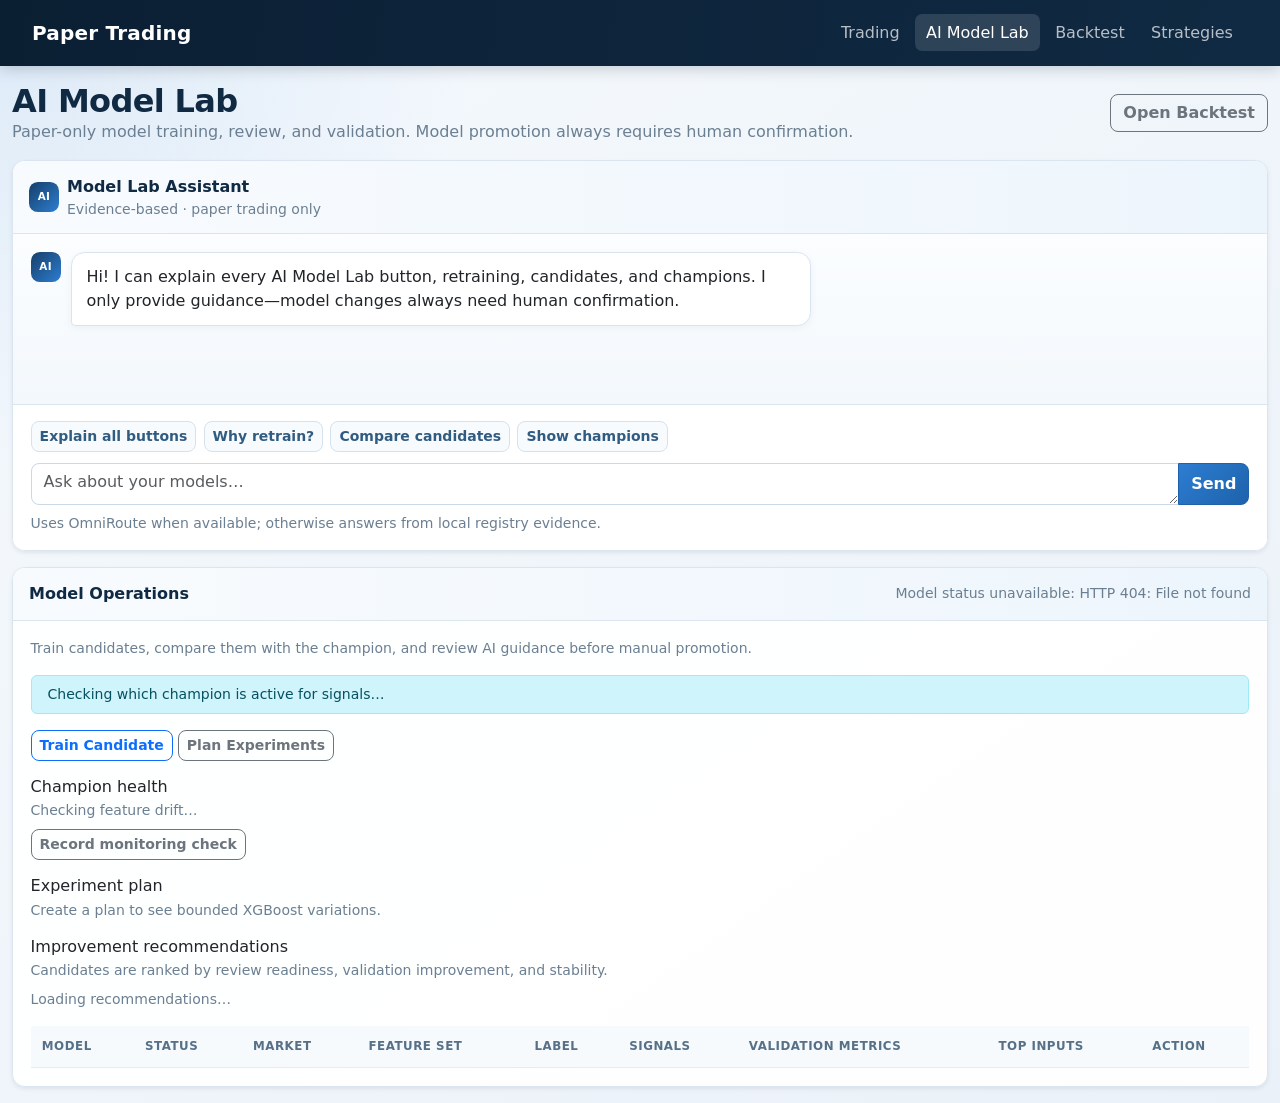
==== app/dashboard/ai-model-lab.html @ 7ce598db "Add meaningful model comparisons and raw-data self-training" ====
<!DOCTYPE html>
<html lang="en">
<head>
    <meta charset="UTF-8">
    <meta name="viewport" content="width=device-width, initial-scale=1">
    <title>AI Model Lab</title>
    <link rel="icon" href="/ui/favicon.ico" type="image/x-icon">
    <link href="https://cdn.jsdelivr.net/npm/bootstrap@5.3.8/dist/css/bootstrap.min.css" rel="stylesheet">
    <script src="https://cdn.jsdelivr.net/npm/bootstrap@5.3.8/dist/js/bootstrap.bundle.min.js"></script>
    <link href="css/dashboard.css" rel="stylesheet">
</head>
<body class="bg-light">
    <nav class="navbar navbar-expand-lg navbar-dark bg-dark"><div class="container-fluid">
        <a class="navbar-brand" href="index.html">Paper Trading</a>
        <div class="navbar-nav">
            <a class="nav-link" href="index.html">Trading</a>
            <a class="nav-link active" href="ai-model-lab.html">AI Model Lab</a>
            <a class="nav-link" href="backtest.html">Backtest</a>
            <a class="nav-link" href="strategy.html">Strategies</a>
        </div>
    </div></nav>
    <main class="container-fluid py-3">
        <div class="d-flex justify-content-between align-items-center mb-3"><div><h2 class="mb-0">AI Model Lab</h2><p class="text-muted mb-0">Paper-only model training, review, and validation. Model promotion always requires human confirmation.</p></div><a class="btn btn-outline-secondary" href="backtest.html">Open Backtest</a></div>
        <section class="card shadow-sm mb-3" aria-labelledby="modelLabHeading"><div class="card-header d-flex align-items-center gap-2"><span class="model-lab-avatar">AI</span><div><strong id="modelLabHeading">Model Lab Assistant</strong><div class="small text-muted">Evidence-based · paper trading only</div></div></div><div class="card-body p-0"><div id="modelLabMessages" class="model-lab-messages" aria-live="polite"><div class="model-lab-message model-lab-assistant"><span class="model-lab-avatar" aria-hidden="true">AI</span><div class="model-lab-bubble"><p class="mb-0">Hi! I can explain every AI Model Lab button, retraining, candidates, and champions. I only provide guidance—model changes always need human confirmation.</p></div></div></div><div class="model-lab-composer"><div class="model-lab-suggestions" aria-label="Suggested questions"><button class="btn btn-sm btn-light model-lab-suggestion" type="button" data-question="What does every button do in AI Model Lab?">Explain all buttons</button><button class="btn btn-sm btn-light model-lab-suggestion" type="button" data-question="Why should I retrain?">Why retrain?</button><button class="btn btn-sm btn-light model-lab-suggestion" type="button" data-question="Compare candidates">Compare candidates</button><button class="btn btn-sm btn-light model-lab-suggestion" type="button" data-question="Show champions">Show champions</button></div><div class="input-group"><textarea id="modelLabQuestion" class="form-control" maxlength="1000" rows="1" placeholder="Ask about your models…" aria-label="Ask Model Lab Assistant"></textarea><button id="askModelLab" class="btn btn-primary" type="button">Send</button></div><div class="small text-muted mt-2">Uses OmniRoute when available; otherwise answers from local registry evidence.</div></div></div></section>
        <div id="aiModelOperations" class="card shadow-sm">
            <div class="card-header d-flex justify-content-between align-items-center"><strong>Model Operations</strong><small id="modelOperationsStatus" class="text-muted">Loading model status…</small></div>
            <div class="card-body">
                <p class="small text-muted">Train candidates, compare them with the champion, and review AI guidance before manual promotion.</p><div id="activeSignalModel" class="alert alert-info small py-2">Checking which champion is active for signals…</div>
                <button id="trainCandidate" type="button" class="btn btn-sm btn-outline-primary mb-3" data-bs-toggle="modal" data-bs-target="#trainCandidateModal">Train Candidate</button>
                <button id="planExperiments" type="button" class="btn btn-sm btn-outline-secondary mb-3">Plan Experiments</button>
                <div class="mb-3"><h6 class="mb-1">Champion health</h6><div id="modelHealth" class="small text-muted">Checking feature drift…</div><button id="recordMonitoringCheck" type="button" class="btn btn-sm btn-outline-secondary mt-2">Record monitoring check</button><div id="monitoringCheckStatus" class="small text-muted mt-1"></div></div>
                <div class="mb-3"><h6 class="mb-1">Experiment plan</h6><div id="modelExperimentPlan" class="small text-muted">Create a plan to see bounded XGBoost variations.</div><div id="modelExperimentStatus" class="small text-muted mt-1"></div></div>
                <div class="mb-3"><h6 class="mb-1">Improvement recommendations</h6><p class="small text-muted mb-2">Candidates are ranked by review readiness, validation improvement, and stability.</p><div id="modelImprovementReport" class="text-muted small">Loading recommendations…</div></div>
                <div class="table-responsive"><table id="modelOperations" class="table table-sm mb-0"><thead><tr><th>Model</th><th>Status</th><th>Market</th><th>Feature set</th><th>Label</th><th>Signals</th><th>Validation metrics</th><th>Top inputs</th><th>Action</th></tr></thead><tbody></tbody></table></div>
            </div>
        </div>
    </main>
    <div class="modal fade" id="trainCandidateModal" tabindex="-1"><div class="modal-dialog"><div class="modal-content"><div class="modal-header"><h5 class="modal-title">Train XGBoost Candidate</h5><button type="button" class="btn-close" data-bs-dismiss="modal"></button></div><div class="modal-body">
        <p class="small text-muted">Training creates a candidate only; it never promotes or trades automatically.</p>
        <label class="form-label" for="candidateFeatureSetId">Model inputs</label><select id="candidateFeatureSetId" class="form-select mb-2"><option value="raw-ohlcv-v1">Raw price and volume only</option><option value="core-v1">Price, volume and technical indicators</option></select>
        <div class="row mb-2"><div class="col"><label for="candidateSymbol" class="form-label">Symbol</label><input id="candidateSymbol" class="form-control" value="XAUUSD"></div><div class="col"><label for="candidateTimeframe" class="form-label">Timeframe</label><select id="candidateTimeframe" class="form-select"><option>M1</option><option selected>M5</option><option>M15</option><option>M30</option><option>H1</option><option>H4</option><option>D1</option></select></div></div>
        <p class="small text-muted">Raw inputs use the last 12 completed candles without ADX, RSI, EMA or ATR. Choose the same model inputs in your strategy.</p>
        <label class="form-label" for="candidateBars">Completed candles</label><input id="candidateBars" class="form-control mb-2" type="number" min="250" max="5000" value="1000">
        <label class="form-label" for="candidateHorizon">Prediction horizon</label><input id="candidateHorizon" class="form-control mb-2" type="number" min="1" max="100" value="12">
        <label class="form-label" for="candidateThreshold">Up-return threshold</label><input id="candidateThreshold" class="form-control mb-2" type="number" min="0.00001" max="1" step="0.00001" value="0.003">
        <div class="row"><div class="col"><label class="form-label" for="candidateNEstimators">Trees</label><input id="candidateNEstimators" class="form-control" type="number" min="25" max="500" value="100"></div><div class="col"><label class="form-label" for="candidateMaxDepth">Max depth</label><input id="candidateMaxDepth" class="form-control" type="number" min="1" max="8" value="3"></div></div>
        <div class="row mt-2"><div class="col"><label class="form-label" for="candidateLearningRate">Learning rate</label><input id="candidateLearningRate" class="form-control" type="number" min="0.01" max="0.30" step="0.01" value="0.05"></div><div class="col"><label class="form-label" for="candidateProbabilityThreshold">Probability threshold</label><input id="candidateProbabilityThreshold" class="form-control" type="number" min="0.40" max="0.70" step="0.01" value="0.50"></div></div>
        <div id="candidateTrainingStatus" class="small mt-3"></div>
        <div class="border-top mt-3 pt-3"><h6>Self-training while the app is running</h6><p class="small text-muted">Uses these training settings and the selected market-data source. Checks for fresh completed candles, skips unchanged inputs, and creates candidates for review. Learning happens during retraining; it does not replace the champion automatically. Stopping prevents future runs; a run already in progress can finish.</p><label for="selfTrainingInterval" class="form-label">Check every (minutes)</label><input id="selfTrainingInterval" class="form-control mb-2" type="number" min="5" max="1440" step="1" value="60"><button id="enableSelfTraining" type="button" class="btn btn-sm btn-outline-primary">Enable / update self-training</button><button id="disableSelfTraining" type="button" class="btn btn-sm btn-outline-secondary">Stop self-training</button><div id="selfTrainingStatus" class="small mt-2" role="status" aria-live="polite"></div></div>
    </div><div class="modal-footer"><button class="btn btn-secondary" data-bs-dismiss="modal">Cancel</button><button id="submitCandidateTraining" class="btn btn-primary">Train Candidate</button></div></div></div></div>
    <div class="modal fade" id="modelReviewModal" tabindex="-1"><div class="modal-dialog"><div class="modal-content"><div class="modal-header"><h5 id="modelReviewTitle" class="modal-title">Review Model</h5><button type="button" class="btn-close" data-bs-dismiss="modal"></button></div><div class="modal-body"><p id="modelReviewDescription" class="small text-muted"></p><label class="form-label" for="modelReviewReviewer">Reviewer</label><input id="modelReviewReviewer" class="form-control mb-2"><label class="form-label" for="modelReviewRationale">Rationale</label><textarea id="modelReviewRationale" class="form-control" rows="3"></textarea><button id="requestModelReviewGuidance" type="button" class="btn btn-sm btn-outline-secondary mt-2">Get AI review guidance</button><div id="modelReviewGuidance" class="small text-muted mt-2"></div><div id="modelReviewStatus" class="small text-danger mt-2"></div></div><div class="modal-footer"><button class="btn btn-secondary" data-bs-dismiss="modal">Cancel</button><button id="submitModelReview" class="btn btn-primary">Confirm</button></div></div></div></div>
    <div class="modal fade" id="modelDeleteModal" tabindex="-1"><div class="modal-dialog"><div class="modal-content"><div class="modal-header"><h5 class="modal-title">Delete Model</h5><button type="button" class="btn-close" data-bs-dismiss="modal"></button></div><div class="modal-body"><p id="modelDeleteDescription" class="small text-danger"></p><label class="form-label" for="modelDeleteReviewer">Reviewer</label><input id="modelDeleteReviewer" class="form-control mb-2"><label class="form-label" for="modelDeleteRationale">Rationale</label><textarea id="modelDeleteRationale" class="form-control" rows="3"></textarea><div id="modelDeleteStatus" class="small text-danger mt-2"></div></div><div class="modal-footer"><button class="btn btn-secondary" data-bs-dismiss="modal">Cancel</button><button id="submitModelDelete" class="btn btn-danger">Delete</button></div></div></div></div>
    <div class="modal fade" id="modelReviewHistoryModal" tabindex="-1"><div class="modal-dialog modal-lg"><div class="modal-content"><div class="modal-header"><h5 class="modal-title">Model Review History</h5><button type="button" class="btn-close" data-bs-dismiss="modal"></button></div><div id="modelReviewHistoryBody" class="modal-body small"></div></div></div></div>
    <script type="module" src="js/ai-model-lab.js"></script>
</body>
</html>
---- app/dashboard/css/dashboard.css ----
:root {
    --app-navy: #102a43;
    --app-navy-deep: #0b1f33;
    --app-blue: #2472c8;
    --app-blue-soft: #eaf3ff;
    --app-surface: #ffffff;
    --app-border: #dbe5ef;
    --app-text: #22384d;
    --app-muted: #6b7f92;
    --app-shadow: 0 10px 28px rgba(26, 55, 86, .08);
}

body.bg-light {
    color: var(--app-text);
    background:
        radial-gradient(circle at top left, rgba(78, 147, 221, .15), transparent 30rem),
        linear-gradient(145deg, #f5f9fd 0%, #eaf1f8 100%) !important;
    min-height: 100vh;
}

.navbar.bg-dark {
    background: linear-gradient(100deg, var(--app-navy-deep), var(--app-navy)) !important;
    box-shadow: 0 3px 14px rgba(10, 31, 51, .2);
}

.navbar {
    padding: .8rem 1.25rem;
}

.navbar-brand {
    font-weight: 700;
    letter-spacing: .01em;
}

.navbar .nav-link {
    color: rgba(255, 255, 255, .7) !important;
    border-radius: .45rem;
    margin-right: .25rem;
    padding: .4rem .7rem !important;
}

.navbar .nav-link:hover,
.navbar .nav-link.active {
    color: #fff !important;
    background: rgba(255, 255, 255, .13);
}

h2, h3, h4, h5 {
    color: var(--app-navy);
    font-weight: 700;
}

h2 {
    letter-spacing: -.02em;
}

.card {
    border: 1px solid var(--app-border);
    border-radius: .8rem;
    background: rgba(255, 255, 255, .96);
    box-shadow: var(--app-shadow);
    overflow: hidden;
}

.card-header {
    padding: .85rem 1rem;
    color: var(--app-navy);
    background: linear-gradient(90deg, #f8fbfe, #edf5fc);
    border-bottom: 1px solid var(--app-border);
}

.card-body {
    padding: 1.1rem;
}

.text-muted {
    color: var(--app-muted) !important;
}

.badge {
    padding: .45em .65em;
    font-weight: 600;
    letter-spacing: .01em;
}

.form-select,
.form-control {
    border-color: #cbd9e6;
    color: var(--app-text);
    border-radius: .5rem;
}

.form-select:focus,
.form-control:focus {
    border-color: #6da9e6;
    box-shadow: 0 0 0 .22rem rgba(36, 114, 200, .14);
}

.btn {
    border-radius: .5rem;
    font-weight: 600;
}

.btn-primary {
    background: linear-gradient(135deg, #2d7dd2, #1d62ab);
    border-color: #1d62ab;
}

.btn-primary:hover,
.btn-primary:focus {
    background: linear-gradient(135deg, #236bb7, #174e87);
    border-color: #174e87;
}

.table {
    --bs-table-bg: transparent;
    --bs-table-hover-bg: #f1f7fd;
    color: var(--app-text);
    margin-bottom: 0;
}

.table > :not(caption) > * > * {
    border-bottom-color: #e4edf5;
    padding: .75rem .7rem;
    vertical-align: middle;
}

.table thead th {
    color: #557087;
    background: #f7fafd;
    border-bottom-width: 1px;
    font-size: .74rem;
    font-weight: 700;
    letter-spacing: .045em;
    text-transform: uppercase;
    white-space: nowrap;
}

.summary-grid {
    display: grid;
    grid-template-columns: repeat(auto-fit, minmax(170px, 1fr));
    gap: 14px;
    margin-top: 4px;
}

.summary-card {
    padding: 18px;
    text-align: left;
    border: 1px solid #dce8f2;
    border-radius: .7rem;
    background: linear-gradient(145deg, #fff, #f5faff);
    box-shadow: 0 5px 15px rgba(31, 69, 107, .06);
}

.summary-title {
    margin-bottom: 7px;
    color: var(--app-muted);
    font-size: .75rem;
    font-weight: 700;
    letter-spacing: .045em;
    text-transform: uppercase;
}

.summary-value {
    color: var(--app-navy);
    font-size: 1.55rem;
    font-weight: 750;
}

.summary-positive { color: #13865f; }
.summary-negative { color: #c2414b; }
.summary-neutral { color: var(--app-blue); }

.loading-overlay {
    position: fixed;
    inset: 0;
    z-index: 9999;
    display: flex;
    align-items: center;
    justify-content: center;
    background: rgba(11, 31, 51, .45);
    backdrop-filter: blur(4px);
}

.hidden { display: none !important; }

.loading-box {
    width: min(420px, calc(100vw - 2rem));
    padding: 24px;
    text-align: center;
    background: var(--app-surface);
    border-radius: .85rem;
    box-shadow: 0 18px 45px rgba(3, 22, 39, .25);
}

.loading-box h3 {
    margin: 0 0 12px;
    font-size: 1.2rem;
}

.loading-box p {
    margin: 0;
    color: var(--app-muted);
}

#backtestPercent {
    color: var(--app-blue);
    font-size: 1.05rem;
    font-weight: 700;
}

.loading-spinner {
    width: 40px;
    height: 40px;
    margin: 0 auto 20px;
    border: 4px solid #dce7f0;
    border-top-color: var(--app-blue);
    border-radius: 50%;
    animation: spin 1s linear infinite;
}

.model-lab-messages {
    display: flex;
    flex-direction: column;
    gap: 1rem;
    max-height: 360px;
    min-height: 170px;
    overflow-y: auto;
    padding: 1.1rem;
    background: linear-gradient(180deg, #fbfdff, #f3f8fc);
}

.model-lab-message {
    display: flex;
    align-items: flex-start;
    gap: .65rem;
    max-width: min(88%, 780px);
}

.model-lab-user {
    align-self: flex-end;
    max-width: min(78%, 680px);
}

.model-lab-bubble {
    padding: .75rem .9rem;
    border: 1px solid #d8e5f0;
    border-radius: .85rem;
    background: #fff;
    box-shadow: 0 2px 7px rgba(26, 55, 86, .05);
    line-height: 1.5;
}

.model-lab-user .model-lab-bubble {
    color: #fff;
    border-color: #1d62ab;
    background: linear-gradient(135deg, #2d7dd2, #1d62ab);
    border-bottom-right-radius: .25rem;
}

.model-lab-assistant .model-lab-bubble {
    border-bottom-left-radius: .25rem;
}

.model-lab-content p { margin: 0 0 .55rem; white-space: pre-wrap; }
.model-lab-content p:last-child { margin-bottom: 0; }

.model-lab-avatar {
    display: inline-flex;
    flex: 0 0 30px;
    width: 30px;
    height: 30px;
    align-items: center;
    justify-content: center;
    color: #fff;
    background: linear-gradient(135deg, #163f67, #2d7dd2);
    border-radius: .55rem;
    font-size: .65rem;
    font-weight: 800;
    letter-spacing: .04em;
}

.model-lab-source {
    margin-top: .65rem;
    padding-top: .55rem;
    color: var(--app-muted);
    border-top: 1px solid #e6eef5;
    font-size: .72rem;
}

.model-lab-action-bar {
    display: flex;
    flex-wrap: wrap;
    gap: .45rem;
    margin-top: .75rem;
    padding-top: .65rem;
    border-top: 1px solid #e6eef5;
}

.model-lab-composer {
    padding: 1rem 1.1rem;
    border-top: 1px solid var(--app-border);
    background: #fff;
}

.model-lab-composer textarea {
    min-height: 42px;
    max-height: 120px;
    resize: vertical;
}

.model-lab-suggestions {
    display: flex;
    flex-wrap: wrap;
    gap: .45rem;
    margin-bottom: .7rem;
}

.model-lab-suggestion {
    color: #315c82;
    border-color: #d5e2ed;
    background: #f8fbfe;
}

[data-pending="true"] .model-lab-bubble {
    color: var(--app-muted);
    font-style: italic;
}

@keyframes spin {
    from { transform: rotate(0deg); }
    to { transform: rotate(360deg); }
}

@media (max-width: 768px) {
    .navbar { padding-inline: .75rem; }
    .card-body { padding: .9rem; }
    .summary-grid { grid-template-columns: repeat(2, minmax(0, 1fr)); }
    .model-lab-message, .model-lab-user { max-width: 94%; }
}
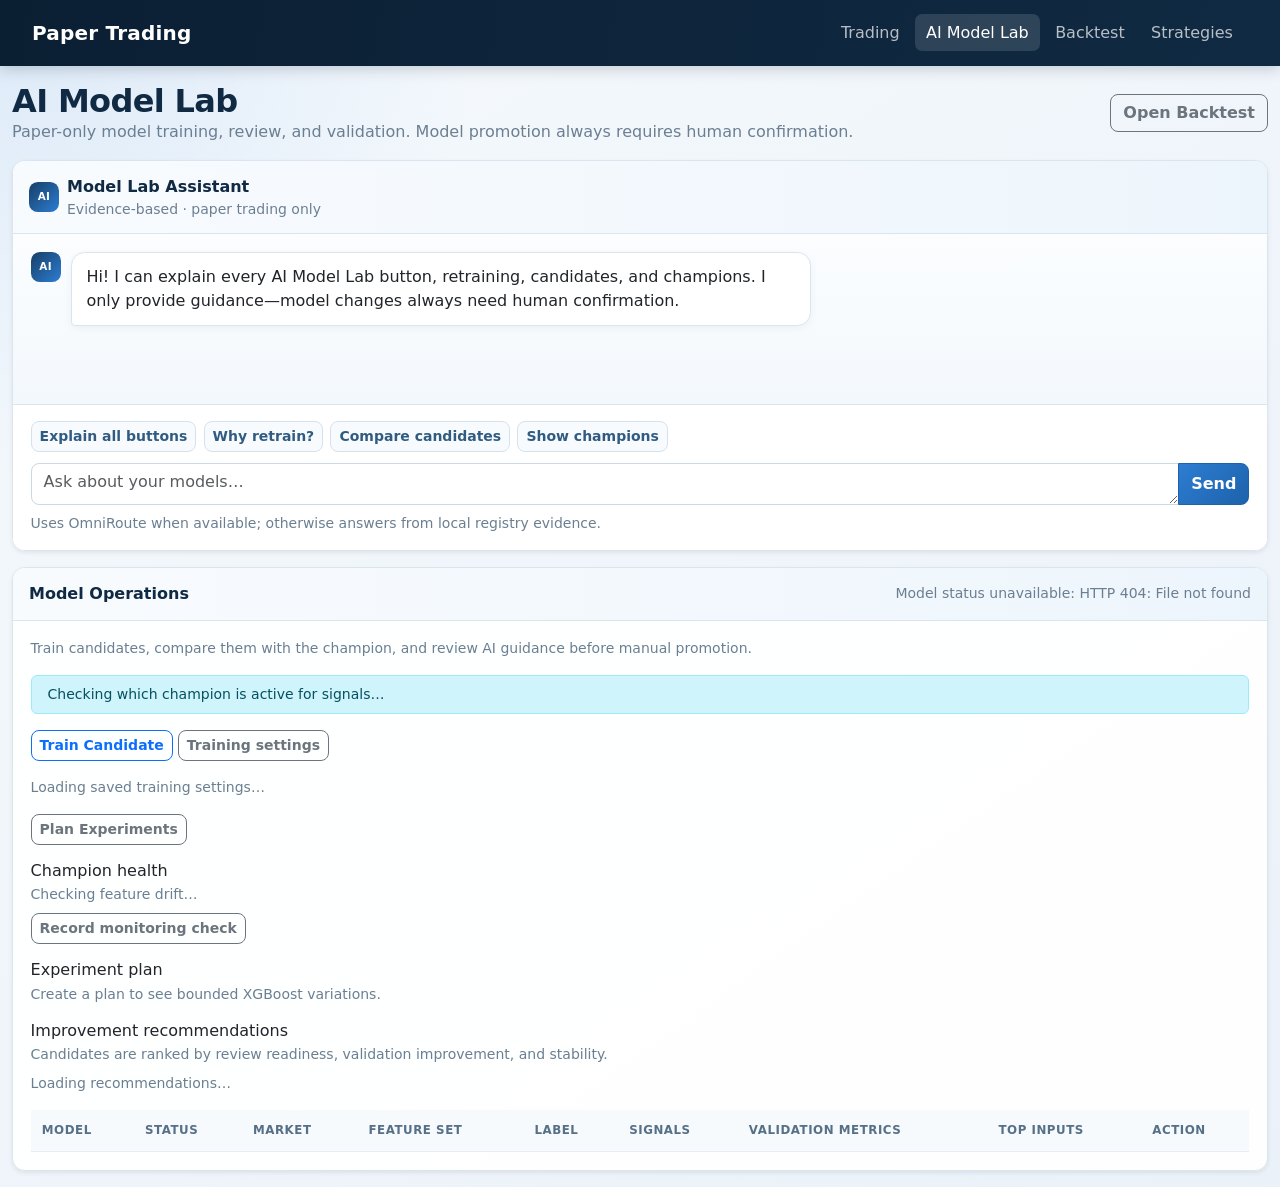
==== commit b982e851: "Add editable training settings for selected models" ====
--- a/app/dashboard/ai-model-lab.html
+++ b/app/dashboard/ai-model-lab.html
@@ -27,6 +27,8 @@
             <div class="card-body">
                 <p class="small text-muted">Train candidates, compare them with the champion, and review AI guidance before manual promotion.</p><div id="activeSignalModel" class="alert alert-info small py-2">Checking which champion is active for signals…</div>
                 <button id="trainCandidate" type="button" class="btn btn-sm btn-outline-primary mb-3" data-bs-toggle="modal" data-bs-target="#trainCandidateModal">Train Candidate</button>
+                <button id="editTrainingSettings" type="button" class="btn btn-sm btn-outline-secondary mb-3">Training settings</button>
+                <div id="trainingSettingsSummary" class="small text-muted mb-3" role="status" aria-live="polite">Loading saved training settings…</div>
                 <button id="planExperiments" type="button" class="btn btn-sm btn-outline-secondary mb-3">Plan Experiments</button>
                 <div class="mb-3"><h6 class="mb-1">Champion health</h6><div id="modelHealth" class="small text-muted">Checking feature drift…</div><button id="recordMonitoringCheck" type="button" class="btn btn-sm btn-outline-secondary mt-2">Record monitoring check</button><div id="monitoringCheckStatus" class="small text-muted mt-1"></div></div>
                 <div class="mb-3"><h6 class="mb-1">Experiment plan</h6><div id="modelExperimentPlan" class="small text-muted">Create a plan to see bounded XGBoost variations.</div><div id="modelExperimentStatus" class="small text-muted mt-1"></div></div>
@@ -35,9 +37,10 @@
             </div>
         </div>
     </main>
-    <div class="modal fade" id="trainCandidateModal" tabindex="-1"><div class="modal-dialog"><div class="modal-content"><div class="modal-header"><h5 class="modal-title">Train XGBoost Candidate</h5><button type="button" class="btn-close" data-bs-dismiss="modal"></button></div><div class="modal-body">
-        <p class="small text-muted">Training creates a candidate only; it never promotes or trades automatically.</p>
-        <label class="form-label" for="candidateFeatureSetId">Model inputs</label><select id="candidateFeatureSetId" class="form-select mb-2"><option value="raw-ohlcv-v1">Raw price and volume only</option><option value="core-v1">Price, volume and technical indicators</option></select>
+    <div class="modal fade" id="trainCandidateModal" tabindex="-1"><div class="modal-dialog"><div class="modal-content"><div class="modal-header"><h5 id="trainingSettingsTitle" class="modal-title">Train XGBoost Candidate</h5><button type="button" class="btn-close" data-bs-dismiss="modal"></button></div><div class="modal-body">
+        <p class="small text-muted">Edit training settings and save them for future runs, or choose Train Candidate to train now. Saving settings does not start training.</p>
+        <label class="form-label" for="candidateDataSource">AI Model Lab data source</label><select id="candidateDataSource" class="form-select mb-2"><option value="trading">Use trading app source</option><option value="mt5">MetaTrader 5</option><option value="twelve_data">Twelve Data</option><option value="oanda">OANDA</option><option value="yahoo">Yahoo Finance</option></select><div id="modelLabDataSourceStatus" class="small text-muted mb-2" role="status" aria-live="polite">Loading saved Model Lab source…</div><p class="small text-muted">Choose a separate source for manual training and self-training. Each source has its own saved backfill history. Existing connection credentials are used. Yahoo uses gold futures prices for XAUUSD.</p>
+<label class="form-label" for="candidateFeatureSetId">Model inputs</label><select id="candidateFeatureSetId" class="form-select mb-2"><option value="raw-ohlcv-v1">Raw price and volume only</option><option value="core-v1">Price, volume and technical indicators</option></select>
         <div class="row mb-2"><div class="col"><label for="candidateSymbol" class="form-label">Symbol</label><input id="candidateSymbol" class="form-control" value="XAUUSD"></div><div class="col"><label for="candidateTimeframe" class="form-label">Timeframe</label><select id="candidateTimeframe" class="form-select"><option>M1</option><option selected>M5</option><option>M15</option><option>M30</option><option>H1</option><option>H4</option><option>D1</option></select></div></div>
         <p class="small text-muted">Raw inputs use the last 12 completed candles without ADX, RSI, EMA or ATR. Choose the same model inputs in your strategy.</p>
         <label class="form-label" for="candidateBars">Completed candles</label><input id="candidateBars" class="form-control mb-2" type="number" min="250" max="5000" value="1000">
@@ -45,9 +48,11 @@
         <label class="form-label" for="candidateThreshold">Up-return threshold</label><input id="candidateThreshold" class="form-control mb-2" type="number" min="0.00001" max="1" step="0.00001" value="0.003">
         <div class="row"><div class="col"><label class="form-label" for="candidateNEstimators">Trees</label><input id="candidateNEstimators" class="form-control" type="number" min="25" max="500" value="100"></div><div class="col"><label class="form-label" for="candidateMaxDepth">Max depth</label><input id="candidateMaxDepth" class="form-control" type="number" min="1" max="8" value="3"></div></div>
         <div class="row mt-2"><div class="col"><label class="form-label" for="candidateLearningRate">Learning rate</label><input id="candidateLearningRate" class="form-control" type="number" min="0.01" max="0.30" step="0.01" value="0.05"></div><div class="col"><label class="form-label" for="candidateProbabilityThreshold">Probability threshold</label><input id="candidateProbabilityThreshold" class="form-control" type="number" min="0.40" max="0.70" step="0.01" value="0.50"></div></div>
-        <div id="candidateTrainingStatus" class="small mt-3"></div>
-        <div class="border-top mt-3 pt-3"><h6>Self-training while the app is running</h6><p class="small text-muted">Uses these training settings and the selected market-data source. Checks for fresh completed candles, skips unchanged inputs, and creates candidates for review. Learning happens during retraining; it does not replace the champion automatically. Stopping prevents future runs; a run already in progress can finish.</p><label for="selfTrainingInterval" class="form-label">Check every (minutes)</label><input id="selfTrainingInterval" class="form-control mb-2" type="number" min="5" max="1440" step="1" value="60"><button id="enableSelfTraining" type="button" class="btn btn-sm btn-outline-primary">Enable / update self-training</button><button id="disableSelfTraining" type="button" class="btn btn-sm btn-outline-secondary">Stop self-training</button><div id="selfTrainingStatus" class="small mt-2" role="status" aria-live="polite"></div></div>
-    </div><div class="modal-footer"><button class="btn btn-secondary" data-bs-dismiss="modal">Cancel</button><button id="submitCandidateTraining" class="btn btn-primary">Train Candidate</button></div></div></div></div>
+        <div class="form-check mt-3"><input id="candidateReplacePrevious" type="checkbox" class="form-check-input" checked><label for="candidateReplacePrevious" class="form-check-label">Replace previous candidate with the same training settings</label></div><p class="small text-muted mt-1">Default for manual and self-training. Keeps the newest candidate for each source, market, input set, target and training settings. Replacement happens only after successful training. Champions and retired models are kept. Uncheck to retain every version for comparison. Manual and self-training candidates are managed separately. Models created before this update are kept.</p>
+<div id="candidateTrainingStatus" class="small mt-3"></div>
+        <div class="border-top mt-3 pt-3"><h6>Self-training while the app is running</h6><p class="small text-muted">Uses these training settings and the AI Model Lab data source chosen above. Saves completed candles and catches up from the last saved candle after a shutdown, before training. Downloads missed history in batches, skips unchanged training inputs, and creates candidates for review. Training uses the latest configured number of candles; older downloaded candles remain saved. Catch-up depends on history available from your data source. Learning happens during retraining; it does not replace the champion automatically. Stopping prevents future runs; a run already in progress can finish.</p><label for="selfTrainingInterval" class="form-label">Check every (minutes)</label><input id="selfTrainingInterval" class="form-control mb-2" type="number" min="5" max="1440" step="1" value="60"><button id="enableSelfTraining" type="button" class="btn btn-sm btn-outline-primary">Enable / update self-training</button><button id="disableSelfTraining" type="button" class="btn btn-sm btn-outline-secondary">Stop self-training</button><div id="selfTrainingStatus" class="small mt-2" role="status" aria-live="polite"></div></div>
+    </div><div class="modal-footer"><button class="btn btn-secondary" data-bs-dismiss="modal">Cancel</button><button id="saveTrainingSettings" type="button" class="btn btn-outline-primary">Save settings</button><button id="submitCandidateTraining" class="btn btn-primary">Train Candidate</button></div></div></div></div>
+    <div class="modal fade" id="modelAnalysisModal" tabindex="-1" aria-labelledby="modelAnalysisTitle"><div class="modal-dialog modal-lg modal-dialog-scrollable"><div class="modal-content"><div class="modal-header"><h5 id="modelAnalysisTitle" class="modal-title">Model Analysis</h5><button type="button" class="btn-close" data-bs-dismiss="modal" aria-label="Close"></button></div><div id="modelAnalysisBody" class="modal-body" role="status" aria-live="polite"></div><div class="modal-footer"><button type="button" class="btn btn-secondary" data-bs-dismiss="modal">Close</button></div></div></div></div>
     <div class="modal fade" id="modelReviewModal" tabindex="-1"><div class="modal-dialog"><div class="modal-content"><div class="modal-header"><h5 id="modelReviewTitle" class="modal-title">Review Model</h5><button type="button" class="btn-close" data-bs-dismiss="modal"></button></div><div class="modal-body"><p id="modelReviewDescription" class="small text-muted"></p><label class="form-label" for="modelReviewReviewer">Reviewer</label><input id="modelReviewReviewer" class="form-control mb-2"><label class="form-label" for="modelReviewRationale">Rationale</label><textarea id="modelReviewRationale" class="form-control" rows="3"></textarea><button id="requestModelReviewGuidance" type="button" class="btn btn-sm btn-outline-secondary mt-2">Get AI review guidance</button><div id="modelReviewGuidance" class="small text-muted mt-2"></div><div id="modelReviewStatus" class="small text-danger mt-2"></div></div><div class="modal-footer"><button class="btn btn-secondary" data-bs-dismiss="modal">Cancel</button><button id="submitModelReview" class="btn btn-primary">Confirm</button></div></div></div></div>
     <div class="modal fade" id="modelDeleteModal" tabindex="-1"><div class="modal-dialog"><div class="modal-content"><div class="modal-header"><h5 class="modal-title">Delete Model</h5><button type="button" class="btn-close" data-bs-dismiss="modal"></button></div><div class="modal-body"><p id="modelDeleteDescription" class="small text-danger"></p><label class="form-label" for="modelDeleteReviewer">Reviewer</label><input id="modelDeleteReviewer" class="form-control mb-2"><label class="form-label" for="modelDeleteRationale">Rationale</label><textarea id="modelDeleteRationale" class="form-control" rows="3"></textarea><div id="modelDeleteStatus" class="small text-danger mt-2"></div></div><div class="modal-footer"><button class="btn btn-secondary" data-bs-dismiss="modal">Cancel</button><button id="submitModelDelete" class="btn btn-danger">Delete</button></div></div></div></div>
     <div class="modal fade" id="modelReviewHistoryModal" tabindex="-1"><div class="modal-dialog modal-lg"><div class="modal-content"><div class="modal-header"><h5 class="modal-title">Model Review History</h5><button type="button" class="btn-close" data-bs-dismiss="modal"></button></div><div id="modelReviewHistoryBody" class="modal-body small"></div></div></div></div>
